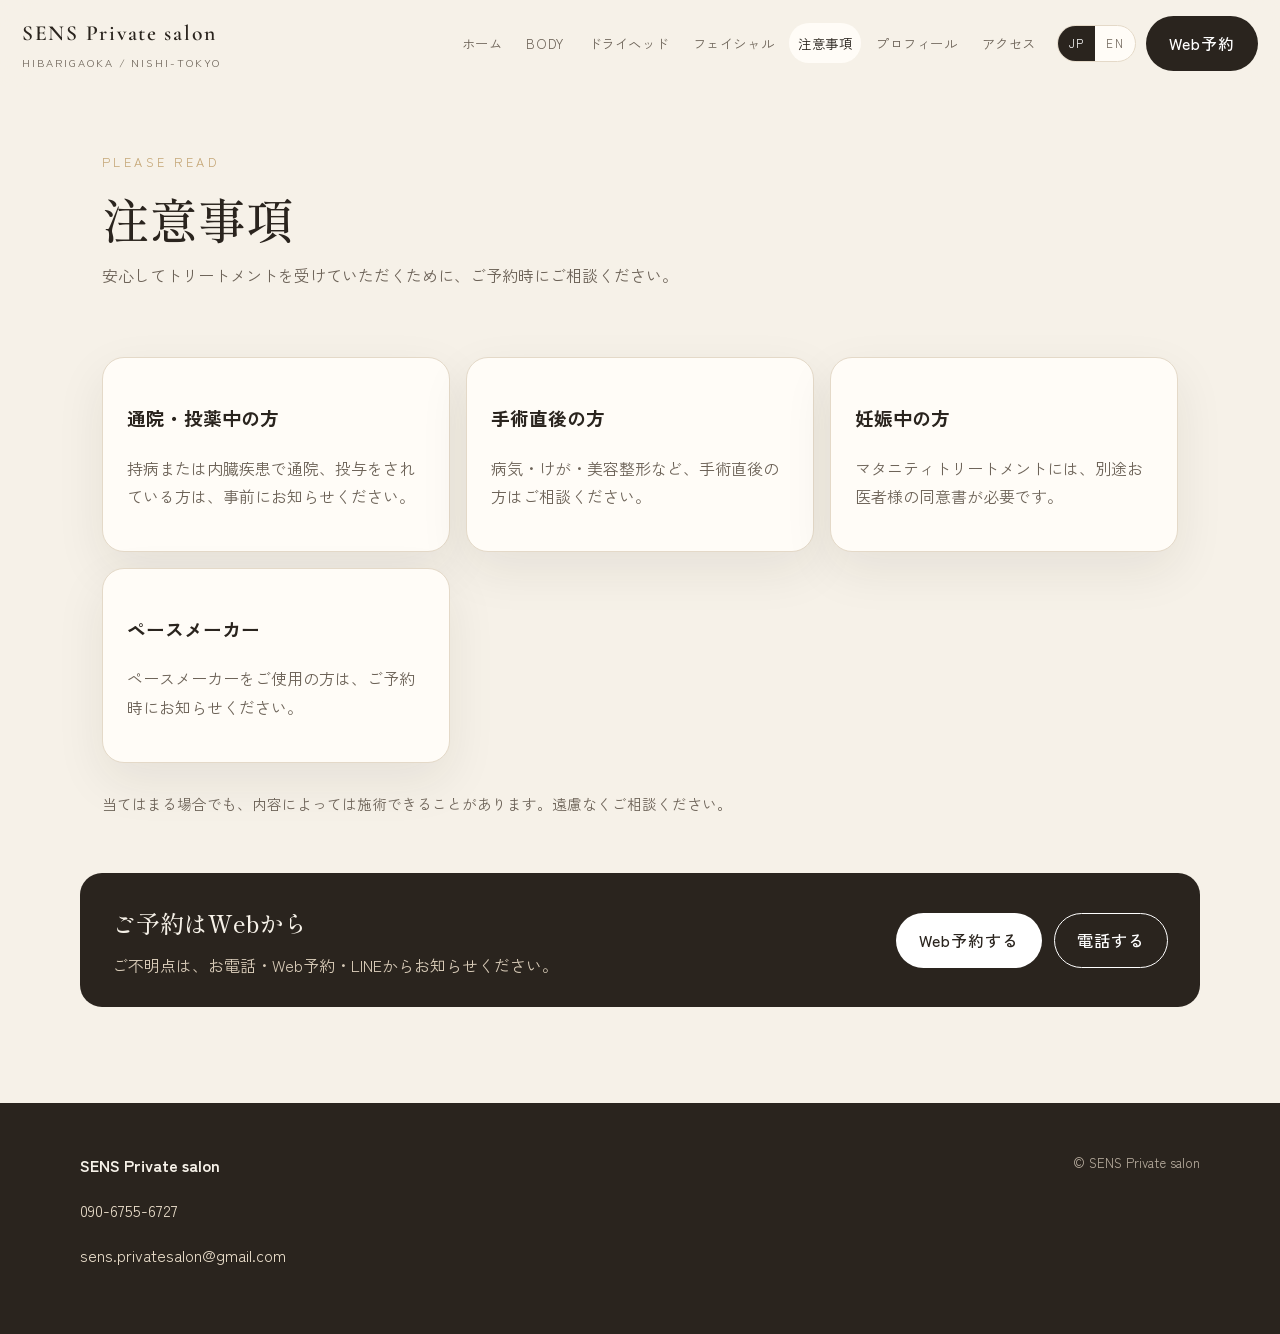
==== attention.html @ 9c163e14 "Publish SENS Private salon as a static site. Co-authored-by: Cursor <cursoragent@cursor.com>" ====
<!DOCTYPE html>
<html lang="ja">
<head>
  <meta charset="UTF-8">
  <meta name="viewport" content="width=device-width, initial-scale=1">
  <title data-i18n="meta.notesTitle">注意事項｜SENS Private salon</title>
  <meta name="description" data-i18n="meta.notesDesc" content="SENS Private salonをご利用いただく前の注意事項です。">
  <link rel="preconnect" href="https://fonts.googleapis.com">
  <link rel="preconnect" href="https://fonts.gstatic.com" crossorigin>
  <link href="https://fonts.googleapis.com/css2?family=Cormorant+Garamond:wght@500;600&family=Shippori+Mincho:wght@500;600&family=Zen+Kaku+Gothic+New:wght@400;500;700&display=swap" rel="stylesheet">
  <link rel="stylesheet" href="css/styles.css">
</head>
<body>
  <header class="site-header">
    <div class="header-inner">
      <a class="logo" href="index.html">SENS Private salon<span>HIBARIGAOKA / NISHI-TOKYO</span></a>
      <button class="menu-toggle" type="button" aria-label="メニュー" data-i18n="nav.menu" data-i18n-attr="aria-label" aria-expanded="false"><span></span></button>
      <nav aria-label="メインメニュー" data-i18n="nav.label" data-i18n-attr="aria-label">
        <ul>
          <li><a href="index.html" data-i18n="nav.home">ホーム</a></li>
          <li><a href="body.html">BODY</a></li>
          <li><a href="head.html" data-i18n="nav.head">ドライヘッド</a></li>
          <li><a href="facial.html" data-i18n="nav.facial">フェイシャル</a></li>
          <li><a href="attention.html" aria-current="page" data-i18n="nav.notes">注意事項</a></li>
          <li><a href="profile.html" data-i18n="nav.profile">プロフィール</a></li>
          <li><a href="contact.html" data-i18n="nav.access">アクセス</a></li>
          <li class="nav-reserve"><a href="reserve.html" data-i18n="nav.book">Web予約</a></li>
        </ul>
      </nav>
      <div class="header-tools">
        <div class="lang-switch" role="group" aria-label="Language">
          <button type="button" data-set-lang="ja">JP</button>
          <button type="button" data-set-lang="en">EN</button>
        </div>
        <a class="btn btn-solid header-cta" href="reserve.html" data-i18n="nav.book">Web予約</a>
      </div>
    </div>
  </header>

  <main>
    <header class="page-hero">
      <p class="eyebrow">Please read</p>
      <h1 data-i18n="att.title">注意事項</h1>
      <p class="section-lead" data-i18n="att.lead">安心してトリートメントを受けていただくために、ご予約時にご相談ください。</p>
    </header>

    <section class="section" style="padding-top:32px;">
      <div class="policies">
        <article class="policy"><h3 data-i18n="att.1t">通院・投薬中の方</h3><p data-i18n="att.1p">持病または内臓疾患で通院、投与をされている方は、事前にお知らせください。</p></article>
        <article class="policy"><h3 data-i18n="att.2t">手術直後の方</h3><p data-i18n="att.2p">病気・けが・美容整形など、手術直後の方はご相談ください。</p></article>
        <article class="policy"><h3 data-i18n="att.3t">妊娠中の方</h3><p data-i18n="att.3p">マタニティトリートメントには、別途お医者様の同意書が必要です。</p></article>
        <article class="policy"><h3 data-i18n="att.4t">ペースメーカー</h3><p data-i18n="att.4p">ペースメーカーをご使用の方は、ご予約時にお知らせください。</p></article>
      </div>
      <p class="note" style="margin-top:28px;" data-i18n="att.note">当てはまる場合でも、内容によっては施術できることがあります。遠慮なくご相談ください。</p>
    </section>
    <aside class="reserve-band">
      <div>
        <h2 data-i18n="band.title">ご予約はWebから</h2>
        <p data-i18n="band.att">ご不明点は、お電話・Web予約・LINEからお知らせください。</p>
      </div>
      <div class="cta-row">
        <a class="btn btn-solid" href="reserve.html" style="background:#fff;color:#2a241e;" data-i18n="nav.bookNow">Web予約する</a>
        <a class="btn btn-ghost" href="tel:09067556727" style="border-color:#fff;color:#fff;" data-i18n="nav.call">電話する</a>
      </div>
    </aside>
  </main>

  <footer class="site-footer">
    <div class="footer-inner">
      <div>
        <strong>SENS Private salon</strong>
        <p><a href="tel:09067556727">090-6755-6727</a></p>
        <p><a href="mailto:sens.privatesalon@gmail.com">sens.privatesalon@gmail.com</a></p>
      </div>
      <small>© SENS Private salon</small>
    </div>
  </footer>
  <a class="btn btn-solid mobile-line" href="reserve.html" data-i18n="nav.book">Web予約</a>
  <script src="js/i18n.js"></script>
  <script src="js/main.js"></script>
</body>
</html>
---- css/styles.css ----
:root {
  --bg: #f6f1e8;
  --bg-soft: #efe7d8;
  --paper: #fffcf7;
  --ink: #2a241e;
  --muted: #6d6358;
  --line: #e4d9c8;
  --accent: #8a6844;
  --accent-dark: #6e5134;
  --gold: #c4a574;
  --line-green: #06c755;
  --shadow: 0 18px 50px rgba(42, 36, 30, 0.08);
  --radius: 22px;
  --max: 1120px;
}

*,
*::before,
*::after {
  box-sizing: border-box;
}

html {
  scroll-behavior: smooth;
}

body {
  margin: 0;
  font-family: "Zen Kaku Gothic New", "Hiragino Sans", "Noto Sans JP", sans-serif;
  color: var(--ink);
  background: var(--bg);
  line-height: 1.8;
}

img {
  max-width: 100%;
  display: block;
}

a {
  color: inherit;
  text-decoration: none;
}

.skip {
  position: absolute;
  left: -999px;
  top: 0;
}

.skip:focus {
  left: 16px;
  top: 16px;
  background: #fff;
  padding: 8px 12px;
  z-index: 100;
}

.site-header {
  position: sticky;
  top: 0;
  z-index: 40;
  background: rgba(246, 241, 232, 0.92);
  backdrop-filter: blur(16px);
  border-bottom: 1px solid transparent;
}

.site-header.is-scrolled {
  border-bottom-color: var(--line);
}

.header-inner {
  display: flex;
  align-items: center;
  gap: 12px;
  max-width: 1280px;
  margin: 0 auto;
  padding: 14px 22px;
  position: relative;
}

.header-inner nav {
  margin-left: auto;
}

.header-tools {
  display: flex;
  align-items: center;
  gap: 10px;
  flex-shrink: 0;
}

.lang-switch {
  display: flex;
  border: 1px solid var(--line);
  border-radius: 999px;
  overflow: hidden;
  background: var(--paper);
}

.lang-switch button {
  border: 0;
  background: transparent;
  padding: 7px 11px;
  font: inherit;
  font-size: 0.72rem;
  letter-spacing: 0.12em;
  cursor: pointer;
  color: var(--muted);
}

.lang-switch button.is-active {
  background: var(--ink);
  color: #fff;
}

.logo {
  font-family: "Cormorant Garamond", serif;
  font-size: 1.35rem;
  letter-spacing: 0.08em;
  font-weight: 600;
}

.logo span {
  display: block;
  font-family: "Zen Kaku Gothic New", sans-serif;
  font-size: 0.68rem;
  letter-spacing: 0.18em;
  color: var(--muted);
  font-weight: 400;
}

nav ul {
  display: flex;
  gap: 6px;
  list-style: none;
  margin: 0;
  padding: 0;
  align-items: center;
}

nav a {
  display: block;
  padding: 8px 9px;
  font-size: 0.84rem;
  letter-spacing: 0.04em;
  color: var(--muted);
  border-radius: 999px;
}

nav a:hover,
nav a[aria-current="page"] {
  color: var(--ink);
  background: var(--paper);
}

.btn {
  display: inline-flex;
  align-items: center;
  justify-content: center;
  gap: 8px;
  padding: 12px 22px;
  border-radius: 999px;
  border: 1px solid transparent;
  font-weight: 500;
  letter-spacing: 0.06em;
  transition: 0.2s ease;
}

.btn-line {
  background: var(--line-green);
  color: #fff;
}

.btn-line:hover {
  filter: brightness(0.94);
}

.btn-ghost {
  background: transparent;
  border-color: var(--accent);
  color: var(--accent-dark);
}

.btn-ghost:hover,
.btn-solid:hover {
  background: var(--accent);
  color: #fff;
}

.btn-solid {
  background: var(--ink);
  color: #fff;
}

.menu-toggle {
  display: none;
  width: 44px;
  height: 44px;
  border: 0;
  background: transparent;
  cursor: pointer;
}

.menu-toggle span,
.menu-toggle span::before,
.menu-toggle span::after {
  display: block;
  width: 22px;
  height: 2px;
  background: var(--ink);
  position: relative;
}

.menu-toggle span::before,
.menu-toggle span::after {
  content: "";
  position: absolute;
  left: 0;
}

.menu-toggle span::before {
  top: -7px;
}

.menu-toggle span::after {
  top: 7px;
}

.hero {
  max-width: var(--max);
  margin: 18px auto 0;
  padding: 0 22px;
}

.hero-card {
  position: relative;
  min-height: min(78vh, 720px);
  border-radius: 32px;
  overflow: hidden;
  background: #d7c4aa;
  display: grid;
  align-items: end;
}

.hero-media {
  position: absolute;
  inset: -18% 0;
  height: 136%;
  width: 100%;
  will-change: transform;
}

.hero-media img {
  width: 100%;
  height: 100%;
  object-fit: cover;
  object-position: 72% 48%;
}

.hero-card::after {
  content: "";
  position: absolute;
  inset: 0;
  background: linear-gradient(180deg, rgba(42, 36, 30, 0.28) 0%, rgba(42, 36, 30, 0.08) 32%, rgba(42, 36, 30, 0.62) 100%);
}

.hero-copy {
  position: relative;
  z-index: 1;
  color: #fff;
  padding: 48px 40px;
  max-width: 640px;
}

body.home .site-header {
  position: fixed;
  left: 0;
  right: 0;
  background: transparent;
  backdrop-filter: none;
}

body.home .site-header.is-scrolled {
  background: rgba(246, 241, 232, 0.92);
  backdrop-filter: blur(16px);
}

body.home .site-header:not(.is-scrolled) .logo,
body.home .site-header:not(.is-scrolled) .logo span,
body.home .site-header:not(.is-scrolled) nav a {
  color: #fff;
  text-shadow: 0 1px 14px rgba(42, 36, 30, 0.35);
}

body.home .site-header:not(.is-scrolled) nav a:hover,
body.home .site-header:not(.is-scrolled) nav a[aria-current="page"] {
  color: var(--ink);
  background: rgba(255, 252, 247, 0.9);
  text-shadow: none;
}

body.home .hero {
  max-width: none;
  margin: 0;
  padding: 0;
}

body.home .hero-card {
  min-height: 100svh;
  border-radius: 0;
}

body.home .hero-copy {
  width: min(640px, calc(100% - 44px));
  margin: 0 auto 0 0;
  padding: 56px 28px 72px;
  margin-left: max(22px, calc((100% - 1120px) / 2));
}

.eyebrow {
  font-size: 0.78rem;
  letter-spacing: 0.28em;
  text-transform: uppercase;
  color: var(--gold);
  margin: 0 0 12px;
}

.hero h1,
.page-hero h1,
.section-title {
  font-family: "Shippori Mincho", serif;
  font-weight: 500;
  line-height: 1.35;
}

.hero h1 {
  font-size: clamp(2rem, 4vw, 3.4rem);
  margin: 0 0 14px;
}

.lede {
  margin: 0 0 24px;
  font-size: 1.05rem;
}

.hero-actions,
.cta-row {
  display: flex;
  flex-wrap: wrap;
  gap: 12px;
}

.section {
  max-width: var(--max);
  margin: 0 auto;
  padding: 88px 22px 0;
}

.section-title {
  font-size: clamp(1.7rem, 3vw, 2.3rem);
  margin: 0 0 12px;
}

.section-lead {
  color: var(--muted);
  max-width: 640px;
  margin: 0 0 36px;
}

.grid-3,
.grid-2,
.price-grid {
  display: grid;
  gap: 20px;
}

.grid-3 {
  grid-template-columns: repeat(3, 1fr);
}

.grid-2 {
  grid-template-columns: 1.1fr 0.9fr;
  gap: 32px;
  align-items: center;
}

.card,
.menu-card,
.info-card,
.step,
.policy {
  background: var(--paper);
  border: 1px solid var(--line);
  border-radius: var(--radius);
  box-shadow: var(--shadow);
}

.menu-card {
  overflow: hidden;
  display: flex;
  flex-direction: column;
  min-height: 100%;
}

.menu-card .visual {
  height: 220px;
  display: grid;
  place-items: center;
  color: #fff;
  font-family: "Cormorant Garamond", serif;
  font-size: 2rem;
  letter-spacing: 0.12em;
  position: relative;
  overflow: hidden;
}

.menu-card .visual-media {
  position: absolute;
  inset: -42% 0;
  height: 184%;
  width: 100%;
  will-change: transform;
}

.menu-card .visual-media img {
  width: 100%;
  height: 100%;
  object-fit: cover;
}

.menu-card .visual::after {
  content: "";
  position: absolute;
  inset: 0;
  background: rgba(42, 36, 30, 0.32);
}

.menu-card.body .visual::after {
  background: linear-gradient(135deg, rgba(138, 104, 68, 0.5), rgba(42, 36, 30, 0.28));
}

.menu-card.head .visual::after {
  background: linear-gradient(135deg, rgba(94, 107, 99, 0.5), rgba(42, 36, 30, 0.28));
}

.menu-card.facial .visual::after {
  background: linear-gradient(135deg, rgba(140, 109, 114, 0.5), rgba(42, 36, 30, 0.28));
}

.menu-card .visual span {
  position: relative;
  z-index: 1;
}

.menu-card .body-copy,
.info-card,
.policy,
.step {
  padding: 24px;
}

.menu-card h3 {
  margin: 0 0 8px;
  font-size: 1.2rem;
}

.menu-card p,
.policy p,
.step p {
  margin: 0 0 16px;
  color: var(--muted);
}

.menu-card .from {
  font-family: "Cormorant Garamond", serif;
  font-size: 1.4rem;
  color: var(--accent-dark);
}

.review-head {
  display: flex;
  flex-wrap: wrap;
  align-items: center;
  justify-content: space-between;
  gap: 16px;
  margin: -12px 0 28px;
}

.review-score {
  margin: 0;
  font-family: "Cormorant Garamond", serif;
  font-size: 1.35rem;
  color: var(--accent-dark);
}

.review-grid {
  display: grid;
  grid-template-columns: repeat(3, 1fr);
  gap: 20px;
}

.review-card {
  background: var(--paper);
  border: 1px solid var(--line);
  border-radius: var(--radius);
  box-shadow: var(--shadow);
  padding: 24px;
  display: flex;
  flex-direction: column;
}

.review-stars {
  margin: 0 0 12px;
  color: var(--gold);
  letter-spacing: 0.12em;
}

.review-card p {
  margin: 0 0 16px;
  color: var(--muted);
}

.review-meta {
  margin-top: auto;
  font-size: 0.88rem;
  color: var(--ink);
}

.steps {
  display: grid;
  grid-template-columns: repeat(5, 1fr);
  gap: 14px;
}

.step {
  padding: 22px 18px;
}

.step .num {
  font-family: "Cormorant Garamond", serif;
  font-size: 1.5rem;
  color: var(--gold);
}

.step h3 {
  margin: 8px 0 6px;
  font-size: 1rem;
}

.policies {
  display: grid;
  grid-template-columns: repeat(3, 1fr);
  gap: 16px;
}

.portrait {
  width: 100%;
  height: 520px;
  object-fit: cover;
  border-radius: 28px;
}

.face-frame {
  margin: 0;
  max-width: 420px;
  background: #fff;
  border-radius: 28px;
  overflow: hidden;
  border: 1px solid var(--line);
  box-shadow: var(--shadow);
}

.face-frame img {
  width: 100%;
  height: auto;
  display: block;
  object-fit: contain;
  object-position: center top;
  background: #fff;
}

.profile-layout {
  align-items: start;
}

.signature {
  background: var(--paper);
  border: 1px solid var(--line);
  border-radius: var(--radius);
  padding: 28px 32px;
  box-shadow: var(--shadow);
  margin-bottom: 28px;
}

.signature h3 {
  margin: 0 0 8px;
  font-family: "Shippori Mincho", serif;
  font-size: 1.4rem;
}

.reserve-form {
  display: grid;
  gap: 14px;
}

.reserve-form h2 {
  margin: 0;
}

.reserve-form label {
  display: grid;
  gap: 6px;
  font-size: 0.92rem;
}

.reserve-form input,
.reserve-form select,
.reserve-form textarea {
  width: 100%;
  padding: 12px 14px;
  border: 1px solid var(--line);
  border-radius: 12px;
  font: inherit;
  background: #fff;
  color: var(--ink);
}

.reserve-form button {
  justify-self: start;
  margin-top: 8px;
}

.form-row {
  display: grid;
  grid-template-columns: 1fr 1fr;
  gap: 14px;
}

.form-done {
  margin-top: 20px;
  color: var(--accent-dark);
}

#reserve-form,
#hp {
  scroll-margin-top: 88px;
}

.price-table {
  width: 100%;
  border-collapse: collapse;
}

.price-table th,
.price-table td {
  text-align: left;
  padding: 14px 8px;
  border-bottom: 1px solid var(--line);
}

.price-table th {
  color: var(--muted);
  font-weight: 500;
  font-size: 0.85rem;
}

.price-table td:last-child,
.price-table th:last-child {
  text-align: right;
  font-variant-numeric: tabular-nums;
  white-space: nowrap;
}

.note {
  color: var(--muted);
  font-size: 0.92rem;
}

.info-card ul,
.info-card ol {
  margin: 0;
  padding-left: 1.2em;
  color: var(--muted);
}

.info-card li + li {
  margin-top: 6px;
}

.page-hero {
  max-width: var(--max);
  margin: 0 auto;
  padding: 64px 22px 0;
}

.page-hero h1 {
  font-size: clamp(2rem, 4vw, 3rem);
  margin: 0 0 10px;
}

.contact-grid {
  display: grid;
  grid-template-columns: 1fr 1fr;
  gap: 20px;
}

.contact-actions {
  display: grid;
  gap: 12px;
}

.map-wrap {
  border-radius: var(--radius);
  overflow: hidden;
  min-height: 320px;
  border: 1px solid var(--line);
}

.map-wrap iframe {
  width: 100%;
  height: 360px;
  border: 0;
}

.course-grid {
  display: grid;
  grid-template-columns: repeat(3, 1fr);
  gap: 16px;
  margin-bottom: 20px;
}

.course-card {
  background: var(--paper);
  border: 1px solid var(--line);
  border-radius: var(--radius);
  padding: 24px;
  box-shadow: var(--shadow);
}

.course-card h3 {
  margin: 0 0 8px;
  font-size: 1.15rem;
}

.course-card .price {
  font-family: "Cormorant Garamond", serif;
  font-size: 1.7rem;
  color: var(--accent-dark);
  margin: 0 0 12px;
}

.course-card ol {
  margin: 0;
  padding-left: 1.15em;
  color: var(--muted);
}

.reserve-band {
  width: min(var(--max), calc(100% - 44px));
  margin: 56px auto 0;
  padding: 28px 32px;
  border-radius: var(--radius);
  background: #2a241e;
  color: #f6f1e8;
  display: flex;
  justify-content: space-between;
  align-items: center;
  gap: 16px;
  flex-wrap: wrap;
}

.reserve-band p {
  margin: 0;
  color: #d8cbb8;
}

.reserve-band h2 {
  font-family: "Shippori Mincho", serif;
  font-weight: 500;
  margin: 0 0 6px;
}

.mobile-line {
  display: none;
}

.site-footer {
  margin-top: 96px;
  background: #2a241e;
  color: #f6f1e8;
  padding: 48px 22px;
}

.footer-inner {
  max-width: var(--max);
  margin: 0 auto;
  display: flex;
  justify-content: space-between;
  gap: 24px;
  flex-wrap: wrap;
}

.site-footer a {
  color: #e8dcc9;
}

.site-footer small {
  color: #b8ad9f;
}

@media (min-width: 1201px) {
  nav .nav-reserve {
    display: none;
  }
}

@media (max-width: 1200px) {
  .header-inner {
    flex-wrap: wrap;
  }

  .logo {
    order: 1;
  }

  .header-tools {
    order: 2;
    margin-left: auto;
  }

  .menu-toggle {
    order: 3;
  }

  .header-inner nav {
    order: 4;
    margin-left: 0;
  }

  .menu-toggle {
    display: grid;
    place-items: center;
  }

  nav {
    display: none;
    position: absolute;
    left: 16px;
    right: 16px;
    top: 72px;
    background: var(--paper);
    border: 1px solid var(--line);
    border-radius: 18px;
    padding: 12px;
    box-shadow: var(--shadow);
  }

  nav.is-open {
    display: block;
  }

  nav ul {
    flex-direction: column;
    align-items: stretch;
  }

  .header-cta {
    display: none;
  }

  body.home .site-header:not(.is-scrolled) nav a {
    color: var(--muted);
  }

  body.home .site-header:not(.is-scrolled) nav a:hover,
  body.home .site-header:not(.is-scrolled) nav a[aria-current="page"] {
    color: var(--ink);
    background: var(--paper);
  }
}

@media (max-width: 900px) {
  .grid-3,
  .steps,
  .policies,
  .grid-2,
  .contact-grid,
  .course-grid,
  .review-grid,
  .form-row {
    grid-template-columns: 1fr;
  }

  .header-cta {
    display: none;
  }

  .mobile-line {
    display: flex;
    position: fixed;
    right: 16px;
    bottom: 16px;
    z-index: 50;
    box-shadow: var(--shadow);
  }

  .price-table td:first-child {
    white-space: normal;
    padding-right: 12px;
  }

  body {
    padding-bottom: 72px;
  }

  .hero-copy {
    padding: 32px 22px;
  }

  .hero h1 br {
    display: block;
  }

  body.home .hero-copy {
    margin-left: 0;
    width: 100%;
    padding: 32px 22px 48px;
  }

  .page-reserve .mobile-line {
    display: none;
  }

  .portrait {
    height: 380px;
  }

  .face-frame img {
    height: auto;
  }
}

@media (prefers-reduced-motion: reduce) {
  .hero-media,
  .visual-media {
    inset: 0;
    height: 100%;
    transform: none !important;
    will-change: auto;
  }
}
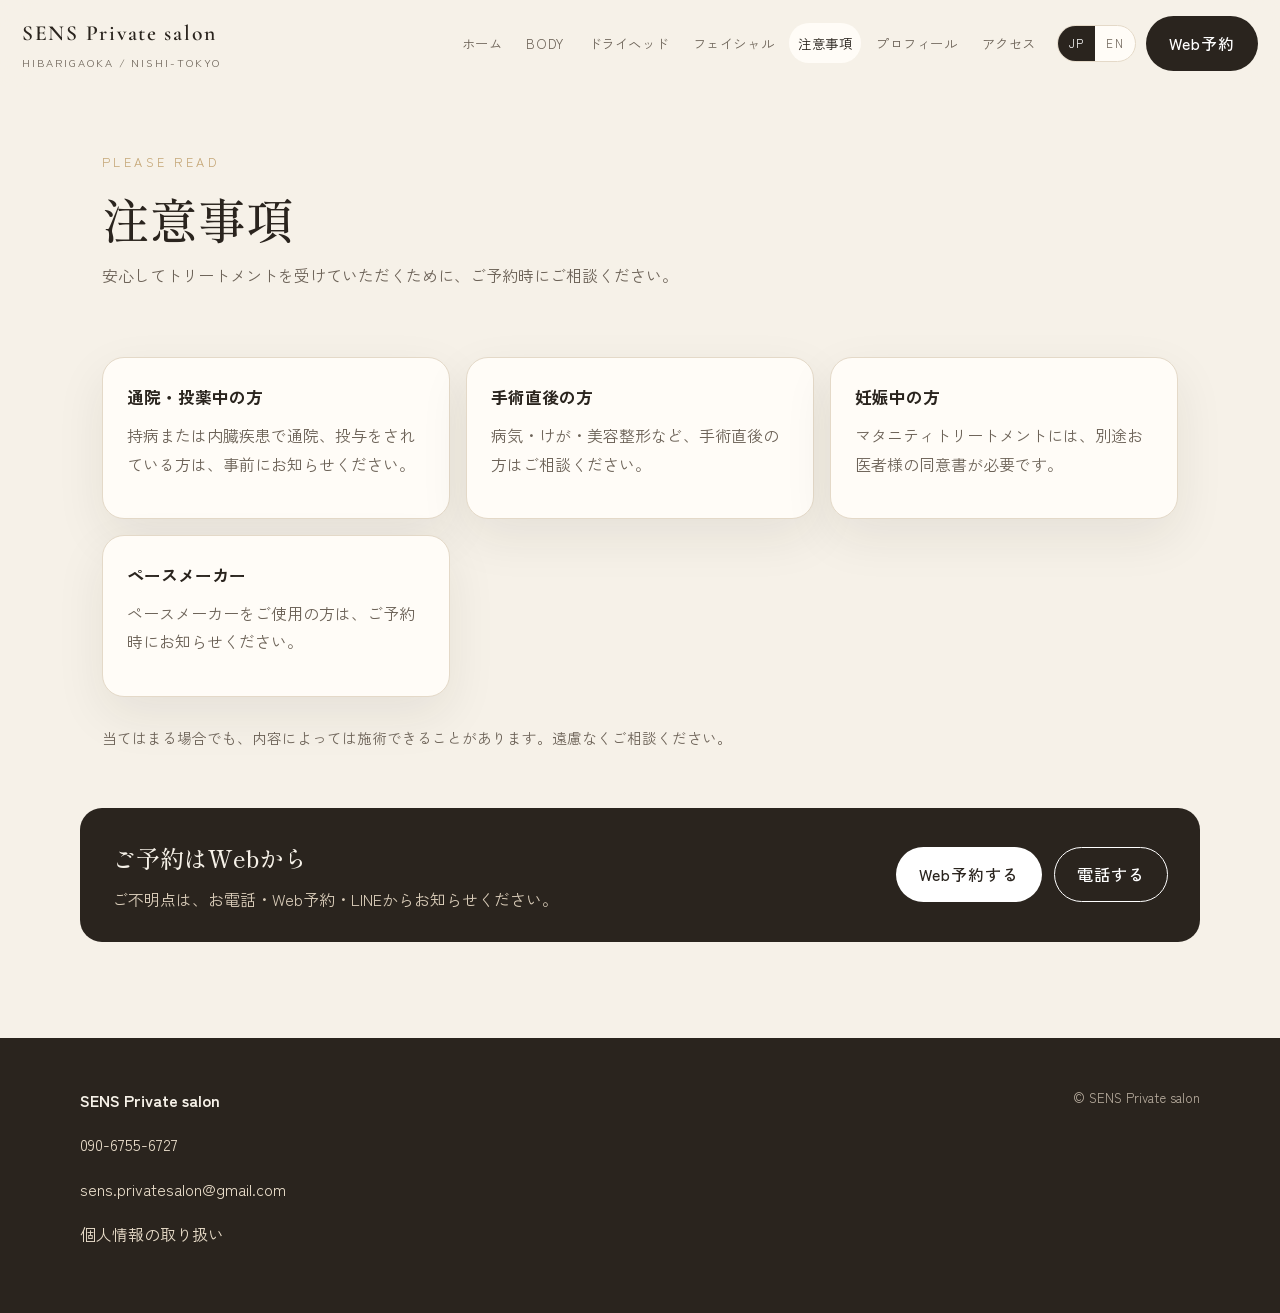
==== commit e372916b: "Add a privacy notice for bookings and guest data. Co-authored-by: Cursor <cursoragent@cursor.com>" ====
--- a/attention.html
+++ b/attention.html
@@ -9,6 +9,7 @@
   <link rel="preconnect" href="https://fonts.gstatic.com" crossorigin>
   <link href="https://fonts.googleapis.com/css2?family=Cormorant+Garamond:wght@500;600&family=Shippori+Mincho:wght@500;600&family=Zen+Kaku+Gothic+New:wght@400;500;700&display=swap" rel="stylesheet">
   <link rel="stylesheet" href="css/styles.css">
+  <link rel="canonical" href="https://www.sens-private-salon.com/attention.html">
 </head>
 <body>
   <header class="site-header">
@@ -71,6 +72,7 @@
         <strong>SENS Private salon</strong>
         <p><a href="tel:09067556727">090-6755-6727</a></p>
         <p><a href="mailto:sens.privatesalon@gmail.com">sens.privatesalon@gmail.com</a></p>
+        <p><a href="privacy.html" data-i18n="nav.privacy">個人情報の取り扱い</a></p>
       </div>
       <small>© SENS Private salon</small>
     </div>
--- a/css/styles.css
+++ b/css/styles.css
@@ -554,6 +554,16 @@
   gap: 16px;
 }
 
+.policies.policies-long {
+  grid-template-columns: 1fr;
+  max-width: 720px;
+}
+
+.policy h3 {
+  margin: 0 0 8px;
+  font-size: 1.05rem;
+}
+
 .portrait {
   width: 100%;
   height: 520px;
@@ -597,6 +607,34 @@
   margin: 0 0 8px;
   font-family: "Shippori Mincho", serif;
   font-size: 1.4rem;
+}
+
+.duration-grid {
+  display: grid;
+  grid-template-columns: repeat(3, 1fr);
+  gap: 14px;
+  margin: 22px 0 20px;
+}
+
+.duration-card {
+  background: var(--bg);
+  border: 1px solid var(--line);
+  border-radius: 16px;
+  padding: 18px 16px;
+}
+
+.duration-card h4 {
+  font-family: "Cormorant Garamond", serif;
+  font-size: 1.55rem;
+  font-weight: 600;
+  margin: 0 0 8px;
+  color: var(--accent-dark);
+}
+
+.duration-card p {
+  margin: 0;
+  font-size: 0.92rem;
+  color: var(--muted);
 }
 
 .reserve-form {
@@ -888,7 +926,8 @@
   .contact-grid,
   .course-grid,
   .review-grid,
-  .form-row {
+  .form-row,
+  .duration-grid {
     grid-template-columns: 1fr;
   }
 
